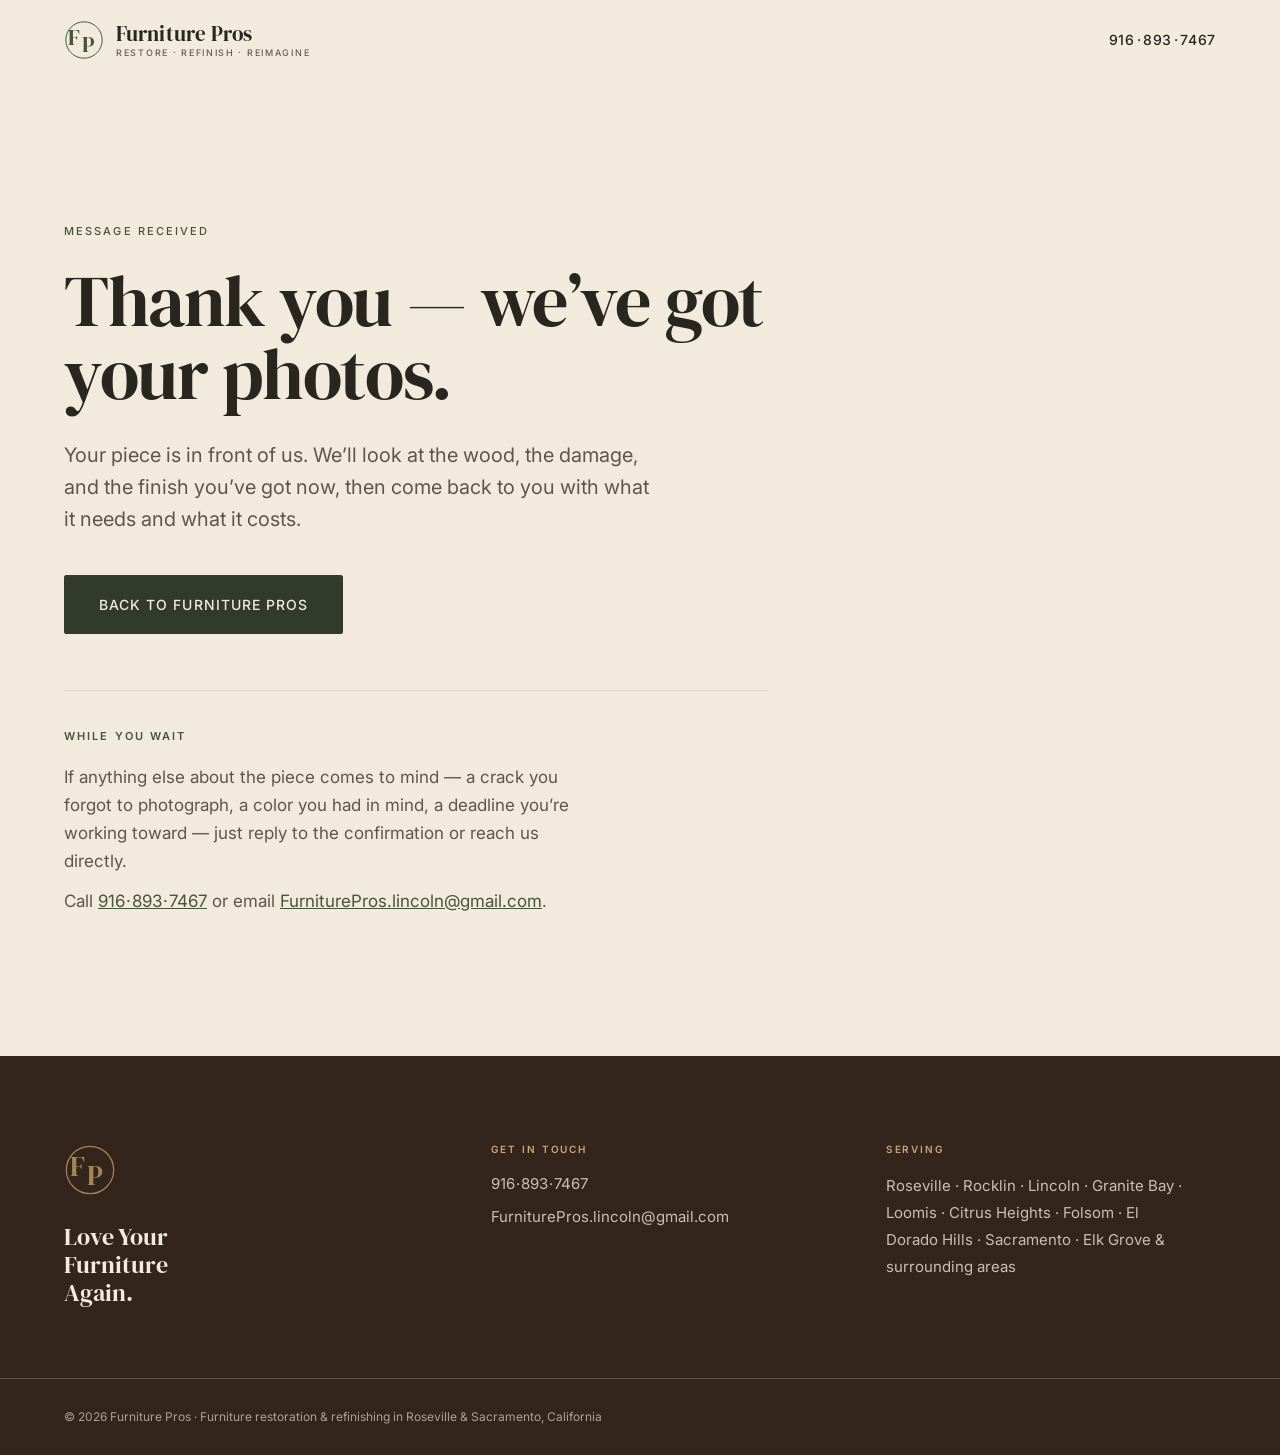
==== thank-you.html @ 74117df1 "Add Furniture Pros landing page Single-page landing site for furniture restoration in Roseville and " ====
<!DOCTYPE html>
<html lang="en">
<head>
<meta charset="utf-8">
<meta name="viewport" content="width=device-width, initial-scale=1">

<title>Thank You — We&rsquo;ve Got Your Photos | Furniture Pros</title>
<meta name="description" content="Thanks for sending photos of your furniture. Furniture Pros will review the piece and get back to you with what it needs and what it costs.">
<meta name="robots" content="noindex, follow">
<link rel="canonical" href="https://furniturepros.shop/thank-you.html">
<meta name="theme-color" content="#F2EBDD">

<link rel="preconnect" href="https://fonts.googleapis.com">
<link rel="preconnect" href="https://fonts.gstatic.com" crossorigin>
<link rel="stylesheet" href="https://fonts.googleapis.com/css2?family=DM+Serif+Display:ital@0;1&family=Inter:wght@300;400;500;600&display=swap">
<link rel="stylesheet" href="assets/css/styles.css">

<style>
  .ty { display: grid; place-items: center; min-height: 78vh; padding-block: var(--section-y); }
  .ty__inner { max-width: 44rem; }
  .ty__title {
    font-family: var(--serif);
    font-size: clamp(2.5rem, 1.5rem + 4.4vw, 4.5rem);
    line-height: 1.02;
    letter-spacing: -0.02em;
    margin-bottom: 1.75rem;
  }
  .ty__lede {
    font-size: clamp(1.0625rem, 1rem + 0.35vw, 1.25rem);
    line-height: 1.6;
    color: var(--ink-soft);
    max-width: 46ch;
    margin-bottom: 2.5rem;
  }
  .ty__next {
    margin-top: clamp(2.5rem, 5vw, 3.5rem);
    padding-top: clamp(2rem, 4vw, 2.5rem);
    border-top: 1px solid var(--rule-soft);
  }
  .ty__next h2 {
    font-size: 0.6875rem;
    font-weight: 600;
    letter-spacing: 0.19em;
    text-transform: uppercase;
    color: var(--olive);
    margin-bottom: 1.25rem;
  }
  .ty__next p { color: var(--ink-soft); max-width: 48ch; }
  .ty__next p + p { margin-top: 0.75rem; }
  .ty__next a { color: var(--olive); }
</style>
</head>

<body>

<svg class="svg-sprite" aria-hidden="true" focusable="false">
  <symbol id="fp-mark" viewBox="0 0 100 100">
    <circle cx="50" cy="50" r="45.5" fill="none" stroke="currentColor" stroke-width="2.4"/>
    <text x="26" y="62" font-family="'DM Serif Display', Georgia, serif" font-size="54" fill="currentColor" text-anchor="middle">F</text>
    <text x="60" y="79" font-family="'DM Serif Display', Georgia, serif" font-size="54" fill="currentColor" text-anchor="middle">P</text>
  </symbol>
</svg>

<header class="site-header">
  <div class="shell site-header__inner">
    <a class="brand" href="/" aria-label="Furniture Pros home">
      <svg class="brand__mark" viewBox="0 0 100 100" aria-hidden="true" focusable="false"><use href="#fp-mark"/></svg>
      <span class="brand__text">
        <span class="brand__name">Furniture Pros</span>
        <span class="brand__tag">Restore · Refinish · Reimagine</span>
      </span>
    </a>
    <div class="site-header__actions">
      <a class="tel-link" href="tel:+19168937467">916&#8202;·&#8202;893&#8202;·&#8202;7467</a>
    </div>
  </div>
</header>

<main class="ty">
  <div class="shell">
    <div class="ty__inner">
      <p class="eyebrow">Message Received</p>

      <h1 class="ty__title">Thank you — we&rsquo;ve got your photos.</h1>

      <p class="ty__lede">
        Your piece is in front of us. We&rsquo;ll look at the wood, the damage, and the
        finish you&rsquo;ve got now, then come back to you with what it needs and what
        it costs.
      </p>

      <a class="btn btn--solid" href="/">Back to Furniture Pros</a>

      <div class="ty__next">
        <h2>While you wait</h2>
        <!-- Add a specific response time here once you know what you can commit to,
             e.g. "We reply to every message within one business day." A real promise
             converts; a vague one doesn't. -->
        <p>
          If anything else about the piece comes to mind — a crack you forgot to
          photograph, a color you had in mind, a deadline you&rsquo;re working toward —
          just reply to the confirmation or reach us directly.
        </p>
        <p>
          Call <a href="tel:+19168937467">916&#8202;·&#8202;893&#8202;·&#8202;7467</a>
          or email <a href="mailto:FurniturePros.lincoln@gmail.com">FurniturePros.lincoln@gmail.com</a>.
        </p>
      </div>
    </div>
  </div>
</main>

<footer class="site-footer">
  <div class="shell site-footer__inner">
    <div class="site-footer__brand">
      <svg class="brand__mark brand__mark--footer" viewBox="0 0 100 100" aria-hidden="true" focusable="false"><use href="#fp-mark"/></svg>
      <p class="site-footer__slogan">Love Your Furniture Again.</p>
    </div>
    <div class="site-footer__col">
      <h2 class="site-footer__h">Get in touch</h2>
      <p><a href="tel:+19168937467">916&#8202;·&#8202;893&#8202;·&#8202;7467</a></p>
      <p><a href="mailto:FurniturePros.lincoln@gmail.com">FurniturePros.lincoln@gmail.com</a></p>
    </div>
    <div class="site-footer__col">
      <h2 class="site-footer__h">Serving</h2>
      <p class="site-footer__areas">
        Roseville · Rocklin · Lincoln · Granite Bay · Loomis · Citrus Heights ·
        Folsom · El Dorado Hills · Sacramento · Elk Grove &amp; surrounding areas
      </p>
    </div>
  </div>
  <div class="shell site-footer__base">
    <p>&copy; <span data-year>2026</span> Furniture Pros · Furniture restoration &amp; refinishing in Roseville &amp; Sacramento, California</p>
  </div>
</footer>

<script src="assets/js/main.js" defer></script>
</body>
</html>
---- assets/css/styles.css ----
/* ==========================================================================
   Furniture Pros — Landing Page
   Art direction per design.md: warm ivory ground, editorial asymmetry,
   photography and typography doing the work. No cards, no shadows, no gradients.
   ========================================================================== */

/* ---- Tokens ------------------------------------------------------------- */
:root {
  /* Palette — design.md */
  --ivory:        #F2EBDD;
  --parchment:    #E4D9C6;
  --olive:        #46553A;
  --deep-olive:   #303B2B;
  --walnut:       #553A27;
  --dark-walnut:  #34251C;
  --brass:        #A38655;
  --brass-light:  #C4A87A;   /* brass on deep olive / dark walnut, for AA */
  --ink:          #29251F;

  /* Derived */
  --ink-soft:     #5F564B;
  --ink-faint:    #665D51;   /* darkened: #8A7F71 was 3.31:1 on ivory, below AA */
  --rule:         rgba(41, 37, 31, 0.16);
  --rule-soft:    rgba(41, 37, 31, 0.09);
  --rule-light:   rgba(242, 235, 221, 0.22);

  /* Type */
  --serif: "DM Serif Display", "Georgia", "Times New Roman", serif;
  --sans:  "Inter", -apple-system, BlinkMacSystemFont, "Segoe UI", Roboto, sans-serif;

  /* Rhythm */
  --shell:     1320px;
  --gutter:    clamp(1.25rem, 5vw, 4rem);
  --section-y: clamp(4.5rem, 11vw, 9.5rem);

  /* 100vw includes the scrollbar; --sbw is set from JS so the full-bleed
     figures land exactly on the viewport edge instead of ~8px past it */
  --sbw: 0px;
  --vw: calc(100vw - var(--sbw));

  --radius: 2px;
  --ease: cubic-bezier(0.22, 0.61, 0.36, 1);
}

/* ---- Reset -------------------------------------------------------------- */
*, *::before, *::after { box-sizing: border-box; }

html {
  -webkit-text-size-adjust: 100%;
  scroll-behavior: smooth;
  scroll-padding-top: 5rem;
}

body {
  margin: 0;
  background: var(--ivory);
  color: var(--ink);
  font-family: var(--sans);
  font-size: clamp(1rem, 0.96rem + 0.2vw, 1.0625rem);
  font-weight: 400;
  line-height: 1.65;
  -webkit-font-smoothing: antialiased;
  text-rendering: optimizeLegibility;
  overflow-x: hidden;
}

h1, h2, h3 { margin: 0; font-weight: 400; line-height: 1.06; }
p { margin: 0; }
/* figure carries a 40px side margin by default — it silently shrinks every
   before/after image and knocks the pair columns out of alignment */
figure, figcaption, dl, dd { margin: 0; }
ol, ul { margin: 0; padding: 0; list-style: none; }
img { display: block; max-width: 100%; height: auto; }
a { color: inherit; }
button { font: inherit; color: inherit; }

.svg-sprite { position: absolute; width: 0; height: 0; overflow: hidden; }

.sr-only {
  position: absolute; width: 1px; height: 1px;
  padding: 0; margin: -1px; overflow: hidden;
  clip: rect(0 0 0 0); white-space: nowrap; border: 0;
}

.skip-link {
  position: absolute; left: -9999px; top: 0; z-index: 999;
  background: var(--deep-olive); color: var(--ivory);
  padding: 0.85rem 1.25rem; text-decoration: none;
  font-size: 0.875rem; letter-spacing: 0.04em;
}
.skip-link:focus { left: 0; }

:focus-visible {
  outline: 2px solid var(--olive);
  outline-offset: 3px;
}

/* ---- Layout primitives -------------------------------------------------- */
.shell {
  width: 100%;
  max-width: var(--shell);
  margin-inline: auto;
  padding-inline: var(--gutter);
}

.section { padding-block: var(--section-y); }

.eyebrow {
  font-size: 0.6875rem;
  font-weight: 500;
  letter-spacing: 0.19em;
  text-transform: uppercase;
  color: var(--olive);
  margin-bottom: 1.5rem;
}
.eyebrow--light { color: var(--brass-light); }

.section-title {
  font-family: var(--serif);
  font-size: clamp(2.25rem, 1.35rem + 3.9vw, 4rem);
  letter-spacing: -0.012em;
  color: var(--ink);
}
.section-title--light { color: var(--ivory); }

.section-head { margin-bottom: clamp(2.75rem, 6vw, 4.5rem); }

.section-head--split {
  display: grid;
  gap: clamp(1.5rem, 4vw, 4rem);
}
.section-head__aside {
  color: var(--ink-soft);
  max-width: 42ch;
  font-size: 1.0625rem;
}

/* ---- Buttons & links ---------------------------------------------------- */
.btn {
  display: inline-flex;
  align-items: center;
  justify-content: center;
  gap: 0.5rem;
  padding: 1.0625rem 2.125rem;
  border: 1px solid var(--deep-olive);
  border-radius: var(--radius);
  background: var(--deep-olive);
  color: var(--ivory);
  font-size: 0.875rem;
  font-weight: 500;
  letter-spacing: 0.075em;
  text-transform: uppercase;
  text-decoration: none;
  cursor: pointer;
  transition: background 0.35s var(--ease), color 0.35s var(--ease);
}
.btn:hover { background: var(--walnut); border-color: var(--walnut); }
.btn--sm { padding: 0.75rem 1.375rem; font-size: 0.75rem; }
.btn--block { width: 100%; }
.btn:disabled { opacity: 0.55; cursor: not-allowed; }

.link-arrow {
  display: inline-block;
  font-size: 0.875rem;
  font-weight: 500;
  letter-spacing: 0.07em;
  text-transform: uppercase;
  text-decoration: none;
  color: var(--ink);
  padding-bottom: 3px;
  background-image: linear-gradient(currentColor, currentColor);
  background-size: 100% 1px;
  background-repeat: no-repeat;
  background-position: 0 100%;
  transition: background-size 0.4s var(--ease);
}
.link-arrow::after { content: " \2192"; }
.link-arrow:hover { background-size: 0% 1px; }
.link-arrow--light { color: var(--ivory); }

/* ---- Figures & image fallback ------------------------------------------- */
.fig {
  position: relative;
  margin: 0;
  overflow: hidden;
  background: var(--parchment);
}
.fig img {
  width: 100%;
  height: 100%;
  object-fit: cover;
  transition: transform 1.1s var(--ease);
}
.fig--4x5 { aspect-ratio: 4 / 5; }
.fig--3x2 { aspect-ratio: 3 / 2; }
.fig--2x3 { aspect-ratio: 2 / 3; }
.fig--1x1 { aspect-ratio: 1 / 1; }

/* The real photos come in at very different ratios, so a few need their crop
   biased away from dead centre to keep the whole piece in frame. */
.obj-top { object-position: center top; }
.obj-low { object-position: center 55%; }

/* Tonal placeholder shown when a photo hasn't been added yet */
.fig.is-empty img { display: none; }
.fig.is-empty {
  background:
    repeating-linear-gradient(
      -45deg,
      rgba(85, 58, 39, 0.045) 0 14px,
      rgba(85, 58, 39, 0)   14px 28px
    ),
    var(--parchment);
}
.fig.is-empty::after {
  content: attr(data-empty-label);
  position: absolute;
  inset: auto 0 0 0;
  padding: 1rem 1.125rem;
  font-size: 0.625rem;
  font-weight: 500;
  letter-spacing: 0.17em;
  text-transform: uppercase;
  color: var(--ink-faint);
}

.fig__stamp {
  position: absolute;
  left: 0; bottom: 0;
  background: var(--ivory);
  color: var(--olive);
  padding: 0.9rem 1.25rem;
  font-size: 0.625rem;
  font-weight: 500;
  letter-spacing: 0.19em;
  text-transform: uppercase;
}

/* ==========================================================================
   Header
   ========================================================================== */
.site-header {
  position: sticky;
  top: 0;
  z-index: 60;
  background: var(--ivory);
  border-bottom: 1px solid transparent;
  transition: border-color 0.4s var(--ease);
}
.site-header.is-stuck { border-bottom-color: var(--rule-soft); }

.site-header__inner {
  display: flex;
  align-items: center;
  gap: 2rem;
  min-height: 5rem;
}

.brand {
  display: flex;
  align-items: center;
  gap: 0.75rem;
  text-decoration: none;
  margin-right: auto;
}
.brand__mark { width: 40px; height: 40px; color: var(--olive); flex: none; }
.brand__text { display: flex; flex-direction: column; line-height: 1.15; }
.brand__name {
  font-family: var(--serif);
  font-size: 1.3125rem;
  letter-spacing: 0.005em;
  color: var(--ink);
}
.brand__tag {
  font-size: 0.5625rem;
  font-weight: 500;
  letter-spacing: 0.19em;
  text-transform: uppercase;
  color: var(--ink-faint);
  margin-top: 2px;
}

.site-nav { display: none; gap: 2rem; }
.site-nav a {
  font-size: 0.8125rem;
  letter-spacing: 0.05em;
  text-decoration: none;
  color: var(--ink-soft);
  padding-bottom: 2px;
  border-bottom: 1px solid transparent;
  transition: color 0.3s var(--ease), border-color 0.3s var(--ease);
}
.site-nav a:hover { color: var(--ink); border-bottom-color: var(--olive); }

.site-header__actions { display: flex; align-items: center; gap: 1.5rem; }
.tel-link {
  display: none;
  font-size: 0.875rem;
  font-weight: 500;
  letter-spacing: 0.05em;
  text-decoration: none;
  color: var(--ink);
  white-space: nowrap;
}
.tel-link:hover { color: var(--olive); }
.site-header__actions .btn { display: none; }

@media (min-width: 62em) {
  .site-nav,
  .tel-link { display: flex; }
  .site-header__actions .btn { display: inline-flex; }
}

/* ==========================================================================
   1 · Hero
   ========================================================================== */
.hero {
  padding-top: clamp(2.5rem, 6vw, 5rem);
  padding-bottom: clamp(3rem, 7vw, 6rem);
}

.hero__inner {
  display: grid;
  gap: clamp(2.5rem, 6vw, 4.5rem);
  align-items: center;
}

.hero__title {
  font-family: var(--serif);
  font-size: clamp(3rem, 1.6rem + 6.2vw, 6.25rem);
  line-height: 0.98;
  letter-spacing: -0.022em;
  margin-bottom: 1.75rem;
}

.hero__lede {
  font-size: clamp(1.0625rem, 1rem + 0.35vw, 1.25rem);
  line-height: 1.6;
  color: var(--ink-soft);
  max-width: 46ch;
  margin-bottom: 2.5rem;
}

.hero__cta {
  display: flex;
  flex-wrap: wrap;
  align-items: center;
  gap: 1.25rem 2.25rem;
  margin-bottom: 2rem;
}

.hero__note {
  font-size: 0.9375rem;
  line-height: 1.6;
  color: var(--ink-faint);
  max-width: 40ch;
  padding-top: 1.75rem;
  border-top: 1px solid var(--rule-soft);
}

/* No max-height here: capping the block size against `aspect-ratio: 4/5` makes
   the browser shrink the *width* to keep the ratio, which defeats the bleed
   below and leaves a gap at the right edge. The 4:5 crop governs instead, and
   the photo is allowed to run past the fold — it reads as editorial. */

@media (min-width: 62em) {
  .hero__inner {
    grid-template-columns: 1.02fr 0.98fr;
    gap: clamp(3rem, 5vw, 5.5rem);
  }
  /* Bleed the hero photo to the right edge — editorial, not boxed */
  .hero__figure {
    margin-right: calc((var(--vw) - min(var(--vw), var(--shell))) / -2 - var(--gutter));
  }
}

/* ==========================================================================
   2 · Transformation proof
   ========================================================================== */
.section--proof {
  background: var(--ivory);
  border-top: 1px solid var(--rule-soft);
}

@media (min-width: 62em) {
  .section-head--split {
    grid-template-columns: 1fr 1fr;
    align-items: end;
  }
  .section-head__aside { padding-bottom: 0.6rem; }
}

/* --- Lead transformation: each side keeps its own proportions, uncropped --- */
.pair--lead { margin-bottom: clamp(3.5rem, 8vw, 5.5rem); }
.pair__imgs--natural { align-items: start; gap: clamp(0.5rem, 1.5vw, 1rem); }
.pair__imgs--natural .fig { aspect-ratio: auto; }
.pair__imgs--natural .fig img { height: auto; }

/* Side by side, the landscape "before" collapses to about 90px tall on a phone.
   Stack the lead pair instead so both photos get the full column width.
   Doubled class: plain .pair__imgs is defined later at equal specificity. */
@media (max-width: 39.99em) {
  .pair__imgs.pair__imgs--natural { grid-template-columns: 1fr; gap: 0.5rem; }
}

.pair__caption--lead {
  font-size: 1.0625rem;
  max-width: 60ch;
  padding-top: 1.375rem;
}
.pair__caption--lead strong { font-weight: 500; color: var(--ink); }

/* --- Before/after drag slider --- */
.ba { --ba-pos: 50%; margin-bottom: clamp(3.5rem, 8vw, 6rem); }

.ba__frame {
  position: relative;
  aspect-ratio: 3 / 4;
  overflow: hidden;
  background: var(--parchment);
  cursor: ew-resize;
  user-select: none;
}

.ba__layer { position: absolute; inset: 0; }
.ba__layer img { width: 100%; height: 100%; object-fit: cover; }
.ba__layer--before { clip-path: inset(0 calc(100% - var(--ba-pos)) 0 0); }

.ba__tag {
  position: absolute;
  top: 1.25rem;
  z-index: 3;
  padding: 0.55rem 1rem;
  font-size: 0.625rem;
  font-weight: 500;
  letter-spacing: 0.19em;
  text-transform: uppercase;
  background: var(--ivory);
  color: var(--ink);
  pointer-events: none;
}
.ba__tag--before { left: 1.25rem; }
.ba__tag--after  { right: 1.25rem; background: var(--deep-olive); color: var(--ivory); }

.ba__handle {
  position: absolute;
  top: 0; bottom: 0;
  left: var(--ba-pos);
  width: 1px;
  background: var(--ivory);
  z-index: 4;
  pointer-events: none;
}
.ba__grip {
  position: absolute;
  top: 50%; left: 50%;
  translate: -50% -50%;
  width: 54px; height: 54px;
  border-radius: 50%;
  background: var(--ivory);
  display: grid;
  place-items: center;
}
.ba__grip::before {
  content: "\2039\00a0\203a";
  font-family: var(--sans);
  font-size: 1.125rem;
  letter-spacing: 0.1em;
  color: var(--deep-olive);
}

.ba__range {
  position: absolute;
  inset: 0;
  z-index: 5;
  width: 100%;
  height: 100%;
  margin: 0;
  opacity: 0;
  cursor: ew-resize;
  -webkit-appearance: none;
  appearance: none;
  background: transparent;
}
.ba__range::-webkit-slider-thumb {
  -webkit-appearance: none;
  width: 54px; height: 100vh;
  cursor: ew-resize;
}
.ba__range::-moz-range-thumb {
  width: 54px; height: 100vh;
  border: 0; cursor: ew-resize;
}
.ba__frame:has(.ba__range:focus-visible) .ba__grip {
  outline: 2px solid var(--olive);
  outline-offset: 3px;
}

.ba__caption {
  display: flex;
  flex-wrap: wrap;
  gap: 0.5rem 1.5rem;
  align-items: baseline;
  margin-top: 1.5rem;
  font-size: 0.9375rem;
  color: var(--ink-soft);
}
.ba__caption strong { font-weight: 500; color: var(--ink); }
.ba__hint {
  font-size: 0.625rem;
  font-weight: 500;
  letter-spacing: 0.19em;
  text-transform: uppercase;
  color: var(--ink-faint);
  margin-left: auto;
}

/* The detail pair is a tall 3:4 frame. Full width it would swamp the section, so
   on desktop it sits left with the caption offset beside it. */
@media (min-width: 62em) {
  .ba {
    display: grid;
    grid-template-columns: minmax(0, 27rem) 1fr;
    gap: clamp(2.5rem, 5vw, 5rem);
    align-items: end;
  }
  .ba__caption {
    display: block;
    margin-top: 0;
    max-width: 32ch;
    padding-bottom: 0.5rem;
    font-size: 1.0625rem;
  }
  .ba__hint { display: block; margin: 1.5rem 0 0; }
}

/* --- Supporting pairs --- */
.pairs {
  display: grid;
  gap: clamp(3rem, 7vw, 5rem) clamp(1.5rem, 4vw, 3.5rem);
  /* pairs use different frame ratios so no photo gets cropped badly —
     top-align them rather than stretching to a shared height */
  align-items: start;
}
.pair__imgs { display: grid; grid-template-columns: 1fr 1fr; gap: 6px; }
.pair__imgs .fig { position: relative; }
.pair:hover .fig img { transform: scale(1.03); }

.pair__tag {
  position: absolute;
  left: 0; top: 0;
  padding: 0.5rem 0.75rem;
  font-size: 0.5625rem;
  font-weight: 500;
  letter-spacing: 0.17em;
  text-transform: uppercase;
  background: var(--ivory);
  color: var(--ink);
}
.pair__tag--after { background: var(--deep-olive); color: var(--ivory); }

.pair__caption {
  margin-top: 1.125rem;
  padding-top: 1.125rem;
  border-top: 1px solid var(--rule-soft);
  font-size: 0.9375rem;
  color: var(--ink-soft);
}

@media (min-width: 48em) {
  .pairs { grid-template-columns: 1fr 1fr; }
  /* Offset alternating pairs so the grid never reads as a card row */
  .pairs .pair:nth-child(even) { margin-top: clamp(2rem, 5vw, 4.5rem); }
}

/* ==========================================================================
   3 · What we do
   ========================================================================== */
.section--services {
  background: var(--parchment);
}

.services__inner { display: grid; gap: clamp(2.75rem, 6vw, 5rem); }

.services__lede {
  margin-top: 1.75rem;
  color: var(--ink-soft);
  max-width: 40ch;
}
.services__figure { margin-top: clamp(2rem, 4vw, 3rem); background: #ded2bd; }

.services__item {
  display: grid;
  grid-template-columns: auto 1fr;
  gap: 1.25rem 1.75rem;
  padding-block: clamp(1.5rem, 3vw, 2.125rem);
  border-top: 1px solid var(--rule);
}
.services__item:last-child { border-bottom: 1px solid var(--rule); }

.services__num {
  font-family: var(--serif);
  font-size: 1rem;
  color: var(--walnut);
  padding-top: 0.35rem;
  font-variant-numeric: tabular-nums;
}
.services__body h3 {
  font-family: var(--serif);
  font-size: clamp(1.375rem, 1.2rem + 0.75vw, 1.75rem);
  margin-bottom: 0.5rem;
}
.services__body p {
  color: var(--ink-soft);
  max-width: 52ch;
  font-size: 1rem;
}

@media (min-width: 62em) {
  .services__inner {
    grid-template-columns: 0.82fr 1.18fr;
    gap: clamp(3rem, 6vw, 6rem);
    align-items: start;
  }
  .services__side { position: sticky; top: 7rem; }
  .services__figure { display: block; }
}
@media (max-width: 61.99em) {
  .services__figure { display: none; }
}

/* ==========================================================================
   4 · Featured work
   ========================================================================== */
.section--craft {
  background: var(--ivory);
}

.craft__inner { display: grid; gap: clamp(2.5rem, 6vw, 4.5rem); align-items: center; }

.craft__prose { margin-block: 2rem 2.5rem; }
.craft__prose p { color: var(--ink-soft); max-width: 46ch; }
.craft__prose p + p { margin-top: 1.25rem; }

@media (min-width: 62em) {
  .craft__inner {
    grid-template-columns: 0.95fr 1.05fr;
    gap: clamp(3.5rem, 7vw, 6.5rem);
  }
  /* Bleed the project photo off the left edge */
  .craft__figure {
    margin-left: calc((var(--vw) - min(var(--vw), var(--shell))) / -2 - var(--gutter));
  }
  .craft__copy { padding-right: clamp(0rem, 3vw, 3rem); }
}

/* ==========================================================================
   5 · The plan  (the single dark section)
   ========================================================================== */
.section--plan {
  background: var(--deep-olive);
  color: var(--ivory);
}

.plan__head { max-width: 56ch; margin-bottom: clamp(3rem, 7vw, 5rem); }
.plan__lede {
  margin-top: 1.75rem;
  color: rgba(242, 235, 221, 0.72);
  max-width: 48ch;
  font-size: 1.0625rem;
}

.plan { display: grid; gap: 0; }

.plan__step {
  padding-block: clamp(1.75rem, 3.5vw, 2.5rem);
  border-top: 1px solid var(--rule-light);
}
.plan__num {
  display: block;
  font-family: var(--serif);
  font-size: 1rem;
  color: var(--brass-light);
  margin-bottom: 1rem;
  font-variant-numeric: tabular-nums;
}
.plan__step h3 {
  font-family: var(--serif);
  font-size: clamp(1.5rem, 1.3rem + 0.9vw, 2rem);
  color: var(--ivory);
  margin-bottom: 0.75rem;
}
.plan__step p {
  color: rgba(242, 235, 221, 0.72);
  max-width: 34ch;
  font-size: 0.9875rem;
}

.plan__stakes {
  margin-top: clamp(2.5rem, 5vw, 4rem);
  padding-top: clamp(2rem, 4vw, 3rem);
  border-top: 1px solid var(--rule-light);
  font-family: var(--serif);
  font-size: clamp(1.375rem, 1.1rem + 1.15vw, 2rem);
  line-height: 1.32;
  color: var(--ivory);
  max-width: 34ch;
}
.plan__stakes .link-arrow {
  display: block;
  margin-top: 1.75rem;
  font-family: var(--sans);
  font-size: 0.875rem;
}

@media (min-width: 48em) {
  .plan { grid-template-columns: repeat(3, 1fr); gap: clamp(1.5rem, 3vw, 3rem); }
  .plan__stakes { max-width: 46ch; }
}

/* ==========================================================================
   6 · Quote form
   ========================================================================== */
.section--quote { background: var(--ivory); }

.quote__inner { display: grid; gap: clamp(3rem, 6vw, 5rem); align-items: start; }

.quote__lede {
  margin-top: 1.75rem;
  color: var(--ink-soft);
  max-width: 44ch;
}

/* FAQ — editorial list, not an accordion */
.faq { margin-top: clamp(2.5rem, 5vw, 3.5rem); }
.faq__item { padding-block: 1.375rem; border-top: 1px solid var(--rule-soft); }
.faq__item:last-child { border-bottom: 1px solid var(--rule-soft); }
.faq dt {
  font-family: var(--serif);
  font-size: 1.125rem;
  margin-bottom: 0.5rem;
}
.faq dd {
  margin: 0;
  font-size: 0.9375rem;
  line-height: 1.65;
  color: var(--ink-soft);
  max-width: 50ch;
}

/* --- Form --- */
.quote__formwrap {
  background: var(--parchment);
  padding: clamp(1.75rem, 4vw, 3rem);
  border: 1px solid var(--rule-soft);
  border-radius: var(--radius);
}

.qform__row { display: grid; gap: 1.25rem; }
@media (min-width: 30em) { .qform__row { grid-template-columns: 1fr 1fr; } }

.field { margin-bottom: 1.25rem; }
.field label,
.uploads legend {
  display: block;
  font-size: 0.6875rem;
  font-weight: 600;
  letter-spacing: 0.14em;
  text-transform: uppercase;
  color: var(--ink);
  margin-bottom: 0.5rem;
  padding: 0;
}
.req { color: var(--walnut); }

.field input,
.field textarea {
  width: 100%;
  padding: 0.875rem 1rem;
  font-family: var(--sans);
  font-size: 1rem;
  color: var(--ink);
  background: var(--ivory);
  border: 1px solid var(--rule);
  border-radius: var(--radius);
  transition: border-color 0.25s var(--ease);
}
.field textarea { resize: vertical; min-height: 8rem; line-height: 1.6; }
.field input::placeholder,
.field textarea::placeholder { color: var(--ink-faint); }
.field input:focus,
.field textarea:focus { border-color: var(--olive); outline-offset: 1px; }

.field.has-error input,
.field.has-error textarea { border-color: #8C3B2A; }
.field__err {
  font-size: 0.8125rem;
  color: #8C3B2A;
  margin-top: 0.4rem;
  display: none;
}
.field.has-error .field__err { display: block; }

/* Honeypot — off-screen, never display:none */
.hp-field {
  position: absolute !important;
  left: -9999px !important;
  top: auto;
  width: 1px; height: 1px;
  overflow: hidden;
}

/* --- Upload slots --- */
.uploads { border: 0; padding: 0; margin: 0.5rem 0 1.75rem; }
.uploads__help {
  font-size: 0.875rem;
  color: var(--ink-soft);
  margin-bottom: 1rem;
  max-width: 44ch;
}
.uploads__grid { display: grid; grid-template-columns: repeat(3, 1fr); gap: 0.75rem; }

.slot { position: relative; }
.slot__input {
  position: absolute;
  width: 1px; height: 1px;
  opacity: 0;
  overflow: hidden;
}
.slot__label {
  display: flex !important;
  flex-direction: column;
  align-items: center;
  justify-content: center;
  gap: 0.5rem;
  aspect-ratio: 1;
  border: 1px dashed rgba(41, 37, 31, 0.28);
  border-radius: var(--radius);
  background: var(--ivory);
  cursor: pointer;
  margin: 0 !important;
  letter-spacing: 0.12em !important;
  color: var(--ink-soft) !important;
  transition: border-color 0.25s var(--ease), background 0.25s var(--ease);
}
.slot__label:hover { border-color: var(--olive); background: #F7F2E7; }
.slot__input:focus-visible + .slot__label { outline: 2px solid var(--olive); outline-offset: 2px; }
.slot__icon { font-size: 1.5rem; line-height: 1; color: var(--walnut); }
.slot__text { font-size: 0.625rem; }

.slot__preview { position: relative; aspect-ratio: 1; border-radius: var(--radius); overflow: hidden; }
.slot__preview img { width: 100%; height: 100%; object-fit: cover; }
.slot__remove {
  position: absolute;
  top: 0; right: 0;
  padding: 0.4rem 0.6rem;
  border: 0;
  background: var(--deep-olive);
  color: var(--ivory);
  font-size: 0.5625rem;
  font-weight: 500;
  letter-spacing: 0.1em;
  text-transform: uppercase;
  cursor: pointer;
}
.slot__remove:hover { background: var(--walnut); }
.slot__meta {
  position: absolute;
  left: 0; right: 0; bottom: 0;
  padding: 0.35rem 0.5rem;
  background: rgba(48, 59, 43, 0.86);
  color: var(--ivory);
  font-size: 0.5625rem;
  letter-spacing: 0.05em;
  text-align: center;
}
.slot.is-filled .slot__label { display: none !important; }

.qform__status {
  margin-top: 1rem;
  font-size: 0.9375rem;
  min-height: 1.4em;
}
.qform__status.is-error { color: #8C3B2A; }
.qform__status.is-busy { color: var(--ink-soft); }

.qform__fine {
  margin-top: 1.5rem;
  padding-top: 1.25rem;
  border-top: 1px solid var(--rule-soft);
  font-size: 0.8125rem;
  line-height: 1.6;
  color: var(--ink-faint);
}
.qform__fine a { color: var(--olive); }

@media (min-width: 62em) {
  .quote__inner { grid-template-columns: 1fr 1.02fr; gap: clamp(3.5rem, 7vw, 6rem); }
}

/* ==========================================================================
   Footer
   ========================================================================== */
.site-footer {
  background: var(--dark-walnut);
  color: rgba(242, 235, 221, 0.78);
  padding-top: clamp(3.5rem, 7vw, 5.5rem);
  font-size: 0.9375rem;
}

.site-footer__inner {
  display: grid;
  gap: clamp(2.25rem, 5vw, 4rem);
  padding-bottom: clamp(3rem, 6vw, 4.5rem);
}

.brand__mark--footer { width: 52px; height: 52px; color: var(--brass); }
.site-footer__slogan {
  font-family: var(--serif);
  font-size: 1.5rem;
  color: var(--ivory);
  margin-top: 1.25rem;
  max-width: 12ch;
  line-height: 1.15;
}

.site-footer__h {
  font-size: 0.625rem;
  font-weight: 600;
  letter-spacing: 0.19em;
  text-transform: uppercase;
  color: var(--brass-light);
  margin-bottom: 1.125rem;
}
.site-footer__col p + p { margin-top: 0.5rem; }
.site-footer__col a { text-decoration: none; }
.site-footer__col a:hover { color: var(--ivory); }
/* .link-arrow defaults to dark ink, which is invisible on the dark walnut
   footer — scope it here so it can't be missed on a new footer link */
.site-footer .link-arrow { color: var(--ivory); }
.site-footer__areas { line-height: 1.8; max-width: 34ch; }

.site-footer__base {
  border-top: 1px solid var(--rule-light);
  padding-block: 1.75rem;
  font-size: 0.75rem;
  color: rgba(242, 235, 221, 0.62);
}

@media (min-width: 48em) {
  .site-footer__inner { grid-template-columns: 1.1fr 1fr 1fr; }
}

/* ==========================================================================
   Mobile action bar
   ========================================================================== */
.mobile-bar {
  position: fixed;
  left: 0; right: 0; bottom: 0;
  z-index: 70;
  display: grid;
  grid-template-columns: auto 1fr;
  gap: 1px;
  background: var(--rule);
  border-top: 1px solid var(--rule);
}
.mobile-bar a {
  padding: 1rem 1.25rem;
  font-size: 0.75rem;
  font-weight: 500;
  letter-spacing: 0.13em;
  text-transform: uppercase;
  text-align: center;
  text-decoration: none;
}
.mobile-bar__call { background: var(--ivory); color: var(--ink); }
.mobile-bar__cta { background: var(--deep-olive); color: var(--ivory); }

@media (min-width: 62em) { .mobile-bar { display: none; } }
@media (max-width: 61.99em) {
  body { padding-bottom: 3.5rem; }
  html { scroll-padding-top: 6rem; }
}

/* ==========================================================================
   Motion
   ========================================================================== */
.reveal {
  opacity: 0;
  transform: translateY(18px);
  transition: opacity 0.85s var(--ease), transform 0.85s var(--ease);
}
.reveal.is-in { opacity: 1; transform: none; }

@media (prefers-reduced-motion: reduce) {
  html { scroll-behavior: auto; }
  *, *::before, *::after {
    animation-duration: 0.01ms !important;
    transition-duration: 0.01ms !important;
  }
  .reveal { opacity: 1; transform: none; }
}

/* No-JS: never hide content behind an un-fired reveal */
.no-js .reveal { opacity: 1; transform: none; }

/* ==========================================================================
   Print
   ========================================================================== */
@media print {
  .site-header, .mobile-bar, .ba__range, .ba__handle { display: none; }
  body { background: #fff; color: #000; }
}
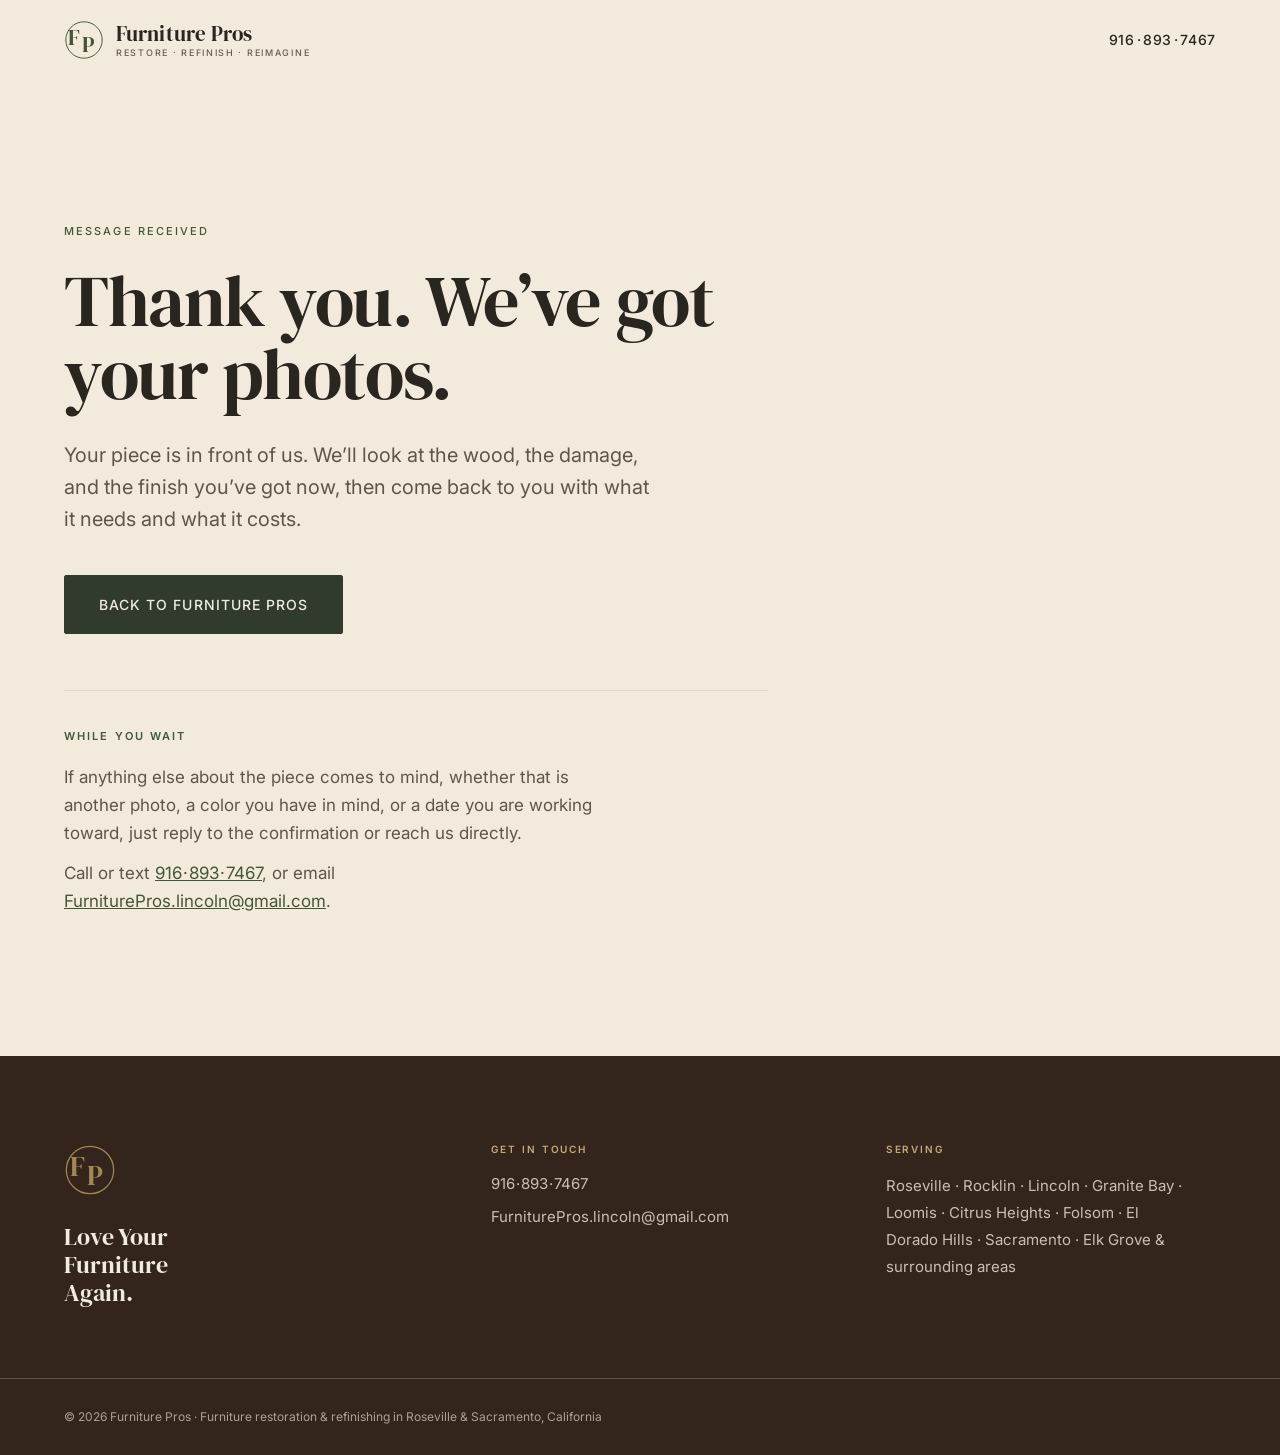
==== commit a932b2dc: "Copy revisions: veneer, quote routes, positive framing, no em-dashes Removes every em-dash from the " ====
--- a/thank-you.html
+++ b/thank-you.html
@@ -4,7 +4,7 @@
 <meta charset="utf-8">
 <meta name="viewport" content="width=device-width, initial-scale=1">
 
-<title>Thank You — We&rsquo;ve Got Your Photos | Furniture Pros</title>
+<title>Thank You, We&rsquo;ve Got Your Photos | Furniture Pros</title>
 <meta name="description" content="Thanks for sending photos of your furniture. Furniture Pros will review the piece and get back to you with what it needs and what it costs.">
 <meta name="robots" content="noindex, follow">
 <link rel="canonical" href="https://furniturepros.shop/thank-you.html">
@@ -81,7 +81,7 @@
     <div class="ty__inner">
       <p class="eyebrow">Message Received</p>
 
-      <h1 class="ty__title">Thank you — we&rsquo;ve got your photos.</h1>
+      <h1 class="ty__title">Thank you. We&rsquo;ve got your photos.</h1>
 
       <p class="ty__lede">
         Your piece is in front of us. We&rsquo;ll look at the wood, the damage, and the
@@ -97,12 +97,12 @@
              e.g. "We reply to every message within one business day." A real promise
              converts; a vague one doesn't. -->
         <p>
-          If anything else about the piece comes to mind — a crack you forgot to
-          photograph, a color you had in mind, a deadline you&rsquo;re working toward —
-          just reply to the confirmation or reach us directly.
+          If anything else about the piece comes to mind, whether that is another
+          photo, a color you have in mind, or a date you are working toward, just
+          reply to the confirmation or reach us directly.
         </p>
         <p>
-          Call <a href="tel:+19168937467">916&#8202;·&#8202;893&#8202;·&#8202;7467</a>
+          Call or text <a href="tel:+19168937467">916&#8202;·&#8202;893&#8202;·&#8202;7467</a>,
           or email <a href="mailto:FurniturePros.lincoln@gmail.com">FurniturePros.lincoln@gmail.com</a>.
         </p>
       </div>
--- a/assets/css/styles.css
+++ b/assets/css/styles.css
@@ -1,12 +1,12 @@
 /* ==========================================================================
-   Furniture Pros — Landing Page
+   Furniture Pros: Landing Page
    Art direction per design.md: warm ivory ground, editorial asymmetry,
    photography and typography doing the work. No cards, no shadows, no gradients.
    ========================================================================== */
 
 /* ---- Tokens ------------------------------------------------------------- */
 :root {
-  /* Palette — design.md */
+  /* Palette from design.md */
   --ivory:        #F2EBDD;
   --parchment:    #E4D9C6;
   --olive:        #46553A;
@@ -66,7 +66,7 @@
 
 h1, h2, h3 { margin: 0; font-weight: 400; line-height: 1.06; }
 p { margin: 0; }
-/* figure carries a 40px side margin by default — it silently shrinks every
+/* figure carries a 40px side margin by default, it silently shrinks every
    before/after image and knocks the pair columns out of alignment */
 figure, figcaption, dl, dd { margin: 0; }
 ol, ul { margin: 0; padding: 0; list-style: none; }
@@ -314,39 +314,32 @@
 /* ==========================================================================
    1 · Hero
    ========================================================================== */
-.hero {
-  padding-top: clamp(2.5rem, 6vw, 5rem);
-  padding-bottom: clamp(3rem, 7vw, 6rem);
-}
-
-.hero__inner {
-  display: grid;
-  gap: clamp(2.5rem, 6vw, 4.5rem);
-  align-items: center;
-}
-
-.hero__title {
-  font-family: var(--serif);
-  font-size: clamp(3rem, 1.6rem + 6.2vw, 6.25rem);
-  line-height: 0.98;
-  letter-spacing: -0.022em;
-  margin-bottom: 1.75rem;
-}
-
-.hero__lede {
-  font-size: clamp(1.0625rem, 1rem + 0.35vw, 1.25rem);
-  line-height: 1.6;
-  color: var(--ink-soft);
-  max-width: 46ch;
-  margin-bottom: 2.5rem;
-}
+.hero--banner { padding: 0 0 clamp(2rem, 5vw, 3.5rem); }
+
+/* Full-bleed banner. It is a link because the artwork shows a button. */
+.hero__banner { display: block; line-height: 0; }
+.hero__banner img { width: 100%; height: auto; }
+
+/* The desktop banner's text is baked into the image, so below ~1000px it scales
+   down to about 8px and stops being readable. Tablets get the portrait banner
+   instead, but full width it would run over 1300px tall, so cap it. Its own
+   background is warm ivory, so it reads as floating on the page rather than
+   boxed. */
+@media (min-width: 48em) and (max-width: 61.99em) {
+  .hero__banner img { max-width: 34rem; margin-inline: auto; }
+}
+.hero__banner:focus-visible { outline: 2px solid var(--olive); outline-offset: -4px; }
+
+.hero__below { padding-top: clamp(1.5rem, 3.5vw, 2.5rem); }
+.hero__below .eyebrow { margin-bottom: 1.25rem; }
+
+.hero__actions { display: grid; gap: 1.5rem; }
 
 .hero__cta {
   display: flex;
   flex-wrap: wrap;
   align-items: center;
   gap: 1.25rem 2.25rem;
-  margin-bottom: 2rem;
 }
 
 .hero__note {
@@ -354,23 +347,20 @@
   line-height: 1.6;
   color: var(--ink-faint);
   max-width: 40ch;
-  padding-top: 1.75rem;
+  padding-top: 1.25rem;
   border-top: 1px solid var(--rule-soft);
 }
 
-/* No max-height here: capping the block size against `aspect-ratio: 4/5` makes
-   the browser shrink the *width* to keep the ratio, which defeats the bleed
-   below and leaves a gap at the right edge. The 4:5 crop governs instead, and
-   the photo is allowed to run past the fold — it reads as editorial. */
-
-@media (min-width: 62em) {
-  .hero__inner {
-    grid-template-columns: 1.02fr 0.98fr;
-    gap: clamp(3rem, 5vw, 5.5rem);
+@media (min-width: 48em) {
+  .hero__actions {
+    grid-template-columns: auto 1fr;
+    align-items: center;
+    gap: 2.5rem;
   }
-  /* Bleed the hero photo to the right edge — editorial, not boxed */
-  .hero__figure {
-    margin-right: calc((var(--vw) - min(var(--vw), var(--shell))) / -2 - var(--gutter));
+  .hero__note {
+    padding: 0.25rem 0 0.25rem 2.5rem;
+    border-top: 0;
+    border-left: 1px solid var(--rule-soft);
   }
 }
 
@@ -538,7 +528,7 @@
 .pairs {
   display: grid;
   gap: clamp(3rem, 7vw, 5rem) clamp(1.5rem, 4vw, 3.5rem);
-  /* pairs use different frame ratios so no photo gets cropped badly —
+  /* pairs use different frame ratios so no photo gets cropped badly , 
      top-align them rather than stretching to a shared height */
   align-items: start;
 }
@@ -676,15 +666,8 @@
   padding-block: clamp(1.75rem, 3.5vw, 2.5rem);
   border-top: 1px solid var(--rule-light);
 }
-.plan__num {
-  display: block;
-  font-family: var(--serif);
-  font-size: 1rem;
-  color: var(--brass-light);
-  margin-bottom: 1rem;
-  font-variant-numeric: tabular-nums;
-}
 .plan__step h3 {
+  margin-top: 0.25rem;
   font-family: var(--serif);
   font-size: clamp(1.5rem, 1.3rem + 0.9vw, 2rem);
   color: var(--ivory);
@@ -731,7 +714,7 @@
   max-width: 44ch;
 }
 
-/* FAQ — editorial list, not an accordion */
+/* FAQ: editorial list, not an accordion */
 .faq { margin-top: clamp(2.5rem, 5vw, 3.5rem); }
 .faq__item { padding-block: 1.375rem; border-top: 1px solid var(--rule-soft); }
 .faq__item:last-child { border-bottom: 1px solid var(--rule-soft); }
@@ -801,7 +784,7 @@
 }
 .field.has-error .field__err { display: block; }
 
-/* Honeypot — off-screen, never display:none */
+/* Honeypot: off-screen, never display:none */
 .hp-field {
   position: absolute !important;
   left: -9999px !important;
@@ -936,7 +919,7 @@
 .site-footer__col a { text-decoration: none; }
 .site-footer__col a:hover { color: var(--ivory); }
 /* .link-arrow defaults to dark ink, which is invisible on the dark walnut
-   footer — scope it here so it can't be missed on a new footer link */
+   footer, scope it here so it can't be missed on a new footer link */
 .site-footer .link-arrow { color: var(--ivory); }
 .site-footer__areas { line-height: 1.8; max-width: 34ch; }
 
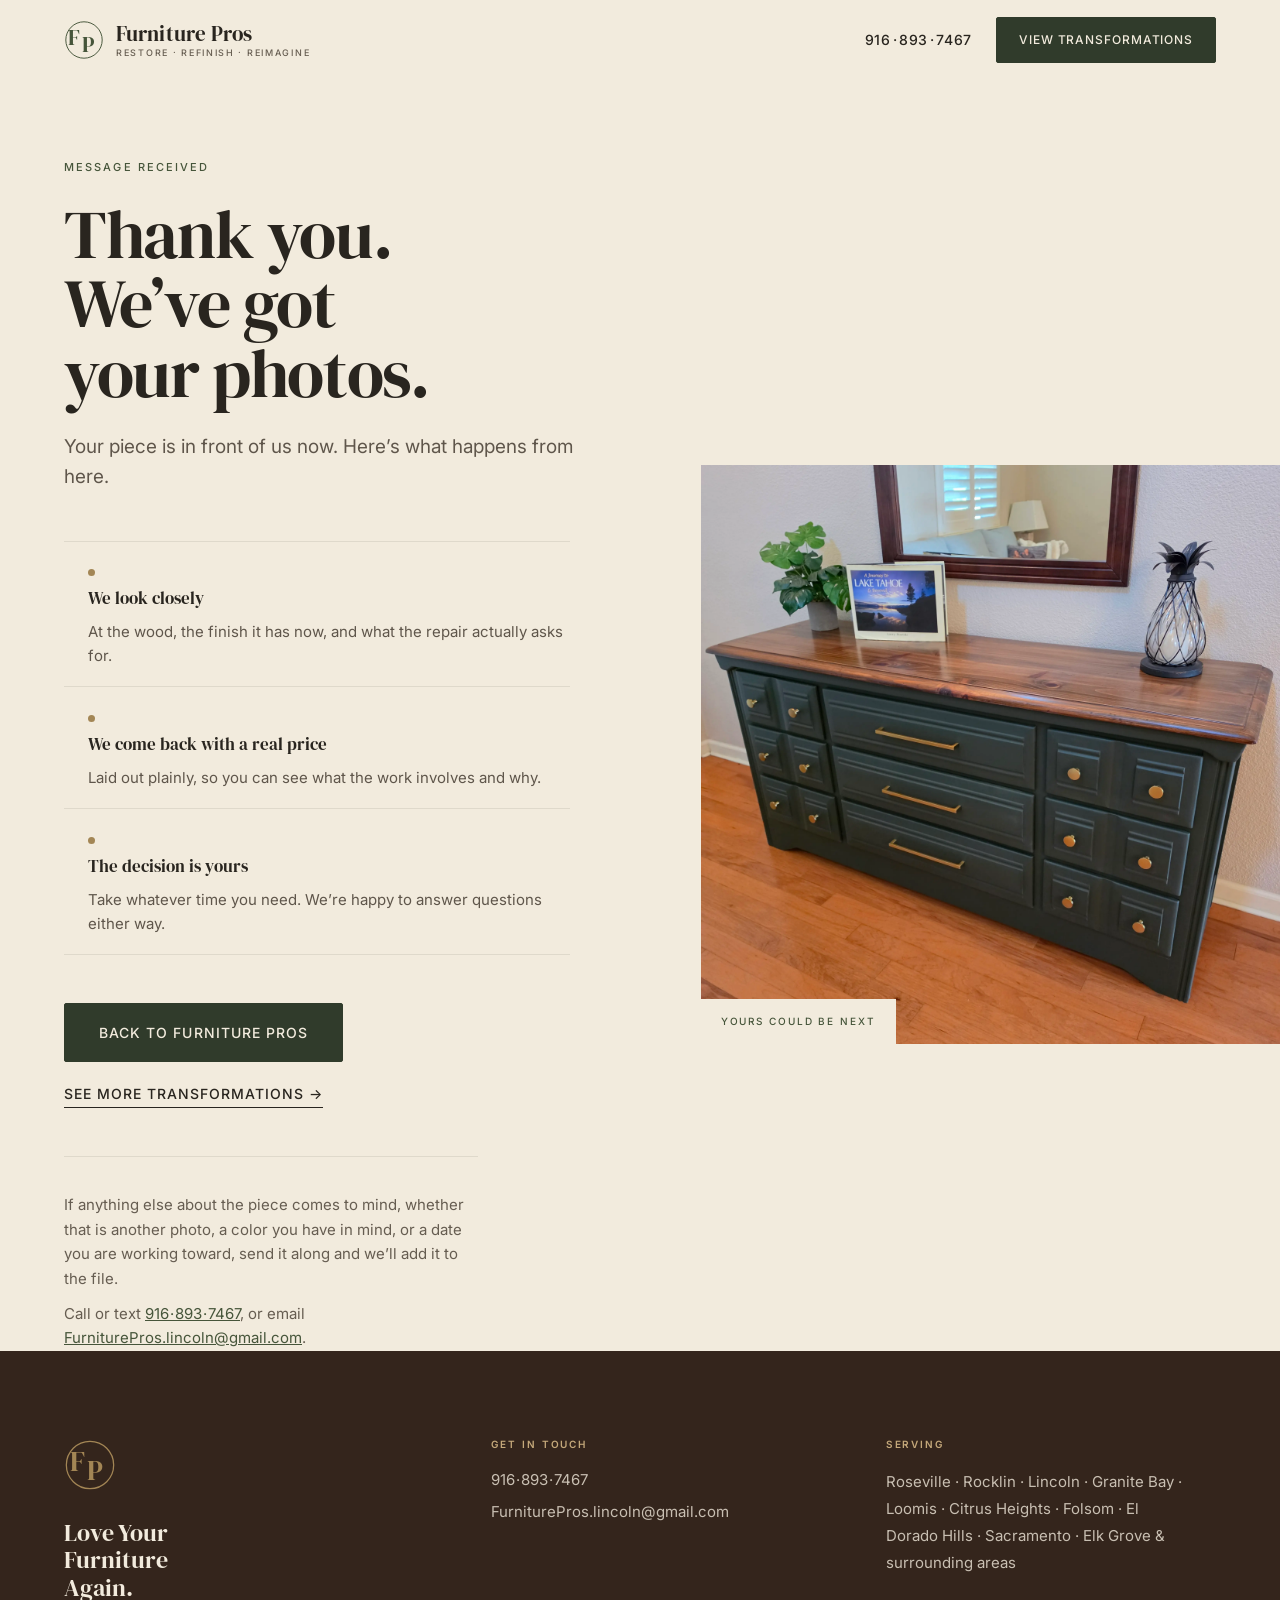
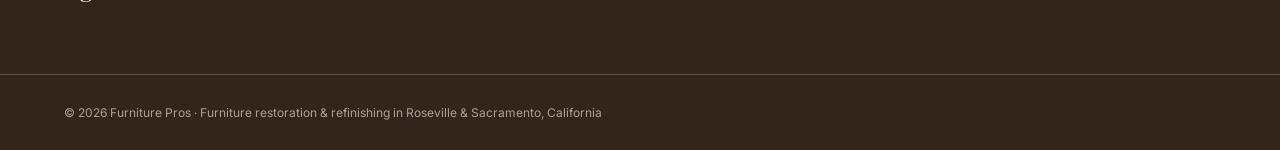
==== commit 99683fea: "Give the thank-you page the same art direction as the landing page The stylesheet was loading correc" ====
--- a/thank-you.html
+++ b/thank-you.html
@@ -15,39 +15,85 @@
 <link rel="stylesheet" href="https://fonts.googleapis.com/css2?family=DM+Serif+Display:ital@0;1&family=Inter:wght@300;400;500;600&display=swap">
 <link rel="stylesheet" href="assets/css/styles.css">
 
+<noscript><style>.reveal{opacity:1 !important;transform:none !important}</style></noscript>
+
 <style>
-  .ty { display: grid; place-items: center; min-height: 78vh; padding-block: var(--section-y); }
-  .ty__inner { max-width: 44rem; }
+  /* Confirmation page. Same language as the landing page: asymmetric split,
+     serif headline, hairline rules, one photograph bleeding off the edge. */
+  .ty { padding-block: clamp(2.5rem, 6vw, 5rem) 0; }
+
+  .ty__grid { display: grid; gap: clamp(2.5rem, 6vw, 4.5rem); align-items: center; }
+
   .ty__title {
     font-family: var(--serif);
-    font-size: clamp(2.5rem, 1.5rem + 4.4vw, 4.5rem);
+    font-size: clamp(2.5rem, 1.5rem + 4vw, 4.25rem);
     line-height: 1.02;
     letter-spacing: -0.02em;
-    margin-bottom: 1.75rem;
+    margin-bottom: 1.5rem;
   }
   .ty__lede {
-    font-size: clamp(1.0625rem, 1rem + 0.35vw, 1.25rem);
+    font-size: clamp(1.0625rem, 1rem + 0.35vw, 1.1875rem);
     line-height: 1.6;
     color: var(--ink-soft);
+    max-width: 44ch;
+  }
+
+  /* What happens next: the service-index pattern from the landing page */
+  .ty__steps { margin: clamp(2.25rem, 4vw, 3rem) 0; max-width: 46ch; }
+  .ty__step {
+    display: grid;
+    grid-template-columns: auto 1fr;
+    gap: 0.5rem 1.5rem;
+    padding-block: 1.125rem;
+    border-top: 1px solid var(--rule-soft);
+  }
+  .ty__step:last-child { border-bottom: 1px solid var(--rule-soft); }
+  .ty__step b {
+    font-family: var(--serif);
+    font-size: 1.0625rem;
+    font-weight: 400;
+    color: var(--ink);
+    grid-column: 2;
+  }
+  .ty__step span {
+    font-size: 0.9375rem;
+    line-height: 1.6;
+    color: var(--ink-soft);
+    grid-column: 2;
+  }
+  .ty__dot {
+    grid-row: 1 / span 2;
+    grid-column: 1;
+    width: 7px; height: 7px;
+    margin-top: 0.6rem;
+    border-radius: 50%;
+    background: var(--brass);
+  }
+
+  .ty__cta { display: flex; flex-wrap: wrap; align-items: center; gap: 1.25rem 2.25rem; }
+
+  .ty__aside {
+    margin-top: clamp(2.25rem, 4vw, 3rem);
+    padding-top: clamp(1.75rem, 3vw, 2.25rem);
+    border-top: 1px solid var(--rule-soft);
+    font-size: 0.9375rem;
+    line-height: 1.65;
+    color: var(--ink-faint);
     max-width: 46ch;
-    margin-bottom: 2.5rem;
-  }
-  .ty__next {
-    margin-top: clamp(2.5rem, 5vw, 3.5rem);
-    padding-top: clamp(2rem, 4vw, 2.5rem);
-    border-top: 1px solid var(--rule-soft);
-  }
-  .ty__next h2 {
-    font-size: 0.6875rem;
-    font-weight: 600;
-    letter-spacing: 0.19em;
-    text-transform: uppercase;
-    color: var(--olive);
-    margin-bottom: 1.25rem;
-  }
-  .ty__next p { color: var(--ink-soft); max-width: 48ch; }
-  .ty__next p + p { margin-top: 0.75rem; }
-  .ty__next a { color: var(--olive); }
+  }
+  .ty__aside a { color: var(--olive); }
+  .ty__aside p + p { margin-top: 0.6rem; }
+
+  .ty__figure { position: relative; }
+
+  @media (min-width: 62em) {
+    .ty__grid { grid-template-columns: 1fr 0.9fr; gap: clamp(3rem, 5vw, 5.5rem); }
+    /* Bleed the photo to the right edge, matching the landing page.
+       --vw is scrollbar-aware and set by main.js. */
+    .ty__figure {
+      margin-right: calc((var(--vw) - min(var(--vw), var(--shell))) / -2 - var(--gutter));
+    }
+  }
 </style>
 </head>
 
@@ -72,34 +118,54 @@
     </a>
     <div class="site-header__actions">
       <a class="tel-link" href="tel:+19168937467">916&#8202;·&#8202;893&#8202;·&#8202;7467</a>
+      <a class="btn btn--solid btn--sm" href="/#transformations">View Transformations</a>
     </div>
   </div>
 </header>
 
 <main class="ty">
-  <div class="shell">
-    <div class="ty__inner">
+  <div class="shell ty__grid">
+
+    <div class="ty__copy reveal">
       <p class="eyebrow">Message Received</p>
 
-      <h1 class="ty__title">Thank you. We&rsquo;ve got your photos.</h1>
+      <h1 class="ty__title">Thank you.<br>We&rsquo;ve got<br>your photos.</h1>
 
       <p class="ty__lede">
-        Your piece is in front of us. We&rsquo;ll look at the wood, the damage, and the
-        finish you&rsquo;ve got now, then come back to you with what it needs and what
-        it costs.
+        Your piece is in front of us now. Here&rsquo;s what happens from here.
       </p>
 
-      <a class="btn btn--solid" href="/">Back to Furniture Pros</a>
-
-      <div class="ty__next">
-        <h2>While you wait</h2>
-        <!-- Add a specific response time here once you know what you can commit to,
-             e.g. "We reply to every message within one business day." A real promise
-             converts; a vague one doesn't. -->
+      <!-- Add a specific response time once you know what you can commit to,
+           e.g. "usually within one business day". A real promise converts;
+           a vague one does not. -->
+      <div class="ty__steps">
+        <div class="ty__step">
+          <span class="ty__dot" aria-hidden="true"></span>
+          <b>We look closely</b>
+          <span>At the wood, the finish it has now, and what the repair actually asks for.</span>
+        </div>
+        <div class="ty__step">
+          <span class="ty__dot" aria-hidden="true"></span>
+          <b>We come back with a real price</b>
+          <span>Laid out plainly, so you can see what the work involves and why.</span>
+        </div>
+        <div class="ty__step">
+          <span class="ty__dot" aria-hidden="true"></span>
+          <b>The decision is yours</b>
+          <span>Take whatever time you need. We&rsquo;re happy to answer questions either way.</span>
+        </div>
+      </div>
+
+      <div class="ty__cta">
+        <a class="btn btn--solid" href="/">Back to Furniture Pros</a>
+        <a class="link-arrow" href="/#transformations">See more transformations</a>
+      </div>
+
+      <div class="ty__aside">
         <p>
           If anything else about the piece comes to mind, whether that is another
-          photo, a color you have in mind, or a date you are working toward, just
-          reply to the confirmation or reach us directly.
+          photo, a color you have in mind, or a date you are working toward, send
+          it along and we&rsquo;ll add it to the file.
         </p>
         <p>
           Call or text <a href="tel:+19168937467">916&#8202;·&#8202;893&#8202;·&#8202;7467</a>,
@@ -107,6 +173,14 @@
         </p>
       </div>
     </div>
+
+    <figure class="ty__figure fig fig--1x1 reveal">
+      <img src="assets/images/transformations/pine-dresser-after.webp"
+           alt="Pine dresser refinished by Furniture Pros with a natural wood top and deep green body"
+           width="2992" height="2992" fetchpriority="high" decoding="async">
+      <figcaption class="fig__stamp">Yours could be next</figcaption>
+    </figure>
+
   </div>
 </main>
 
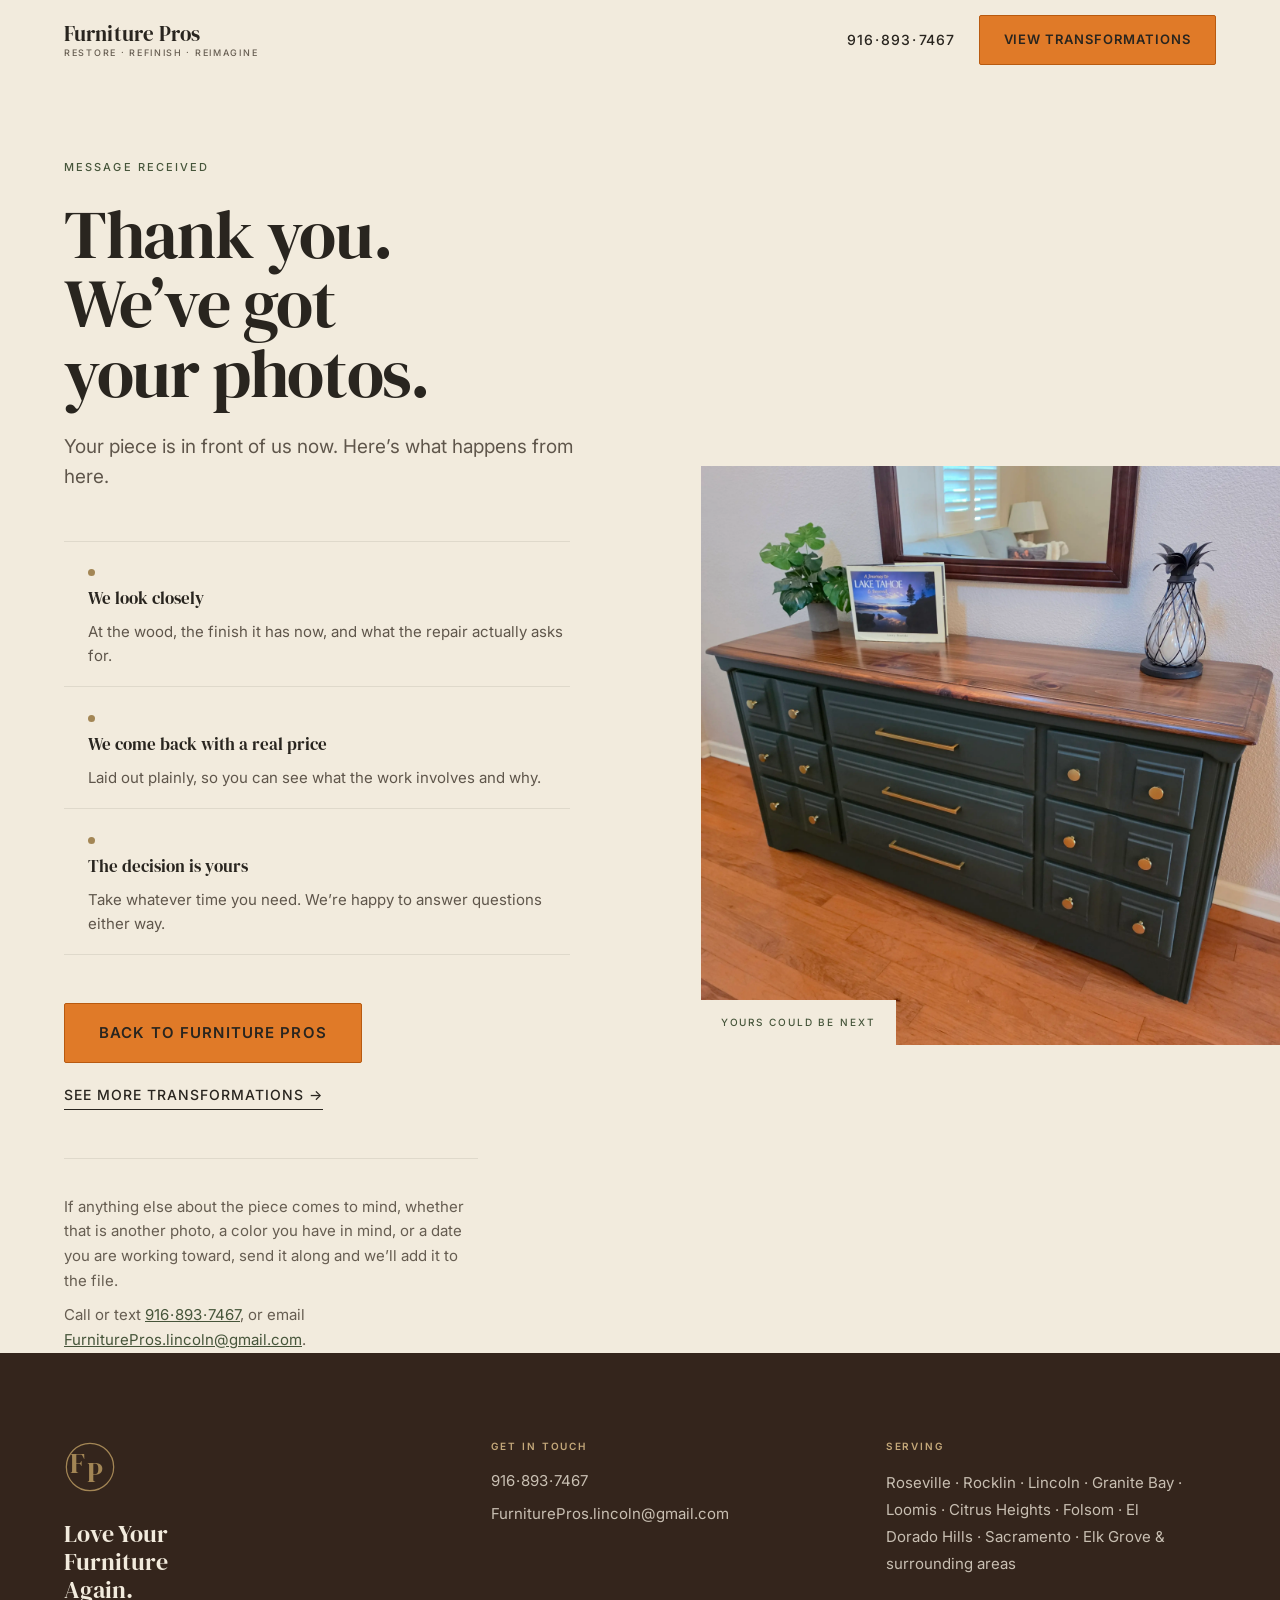
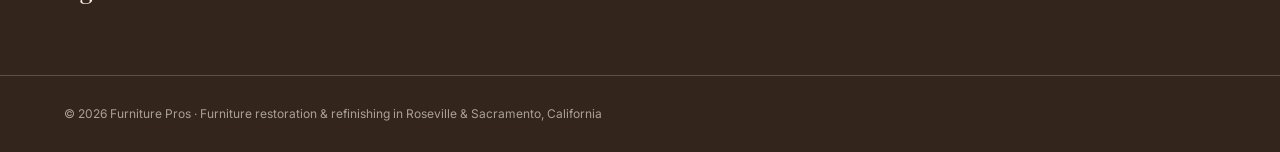
==== commit b05874c7: "Bright CTAs, searchable H1, and a form built for older visitors Eleven changes.  The FP monogram com" ====
--- a/thank-you.html
+++ b/thank-you.html
@@ -9,6 +9,10 @@
 <meta name="robots" content="noindex, follow">
 <link rel="canonical" href="https://furniturepros.shop/thank-you.html">
 <meta name="theme-color" content="#F2EBDD">
+
+<link rel="icon" href="/assets/images/favicon/favicon.ico" sizes="32x32">
+<link rel="icon" href="/assets/images/favicon/favicon.svg" type="image/svg+xml">
+<link rel="apple-touch-icon" href="/assets/images/favicon/apple-touch-icon.png">
 
 <link rel="preconnect" href="https://fonts.googleapis.com">
 <link rel="preconnect" href="https://fonts.gstatic.com" crossorigin>
@@ -110,7 +114,6 @@
 <header class="site-header">
   <div class="shell site-header__inner">
     <a class="brand" href="/" aria-label="Furniture Pros home">
-      <svg class="brand__mark" viewBox="0 0 100 100" aria-hidden="true" focusable="false"><use href="#fp-mark"/></svg>
       <span class="brand__text">
         <span class="brand__name">Furniture Pros</span>
         <span class="brand__tag">Restore · Refinish · Reimagine</span>
--- a/assets/css/styles.css
+++ b/assets/css/styles.css
@@ -15,6 +15,16 @@
   --dark-walnut:  #34251C;
   --brass:        #A38655;
   --brass-light:  #C4A87A;   /* brass on deep olive / dark walnut, for AA */
+
+  /* Call to action. Bright warm orange against the olive and ivory so it reads
+     as the one thing to press. Dark ink on it rather than ivory: at this
+     brightness ivory only reaches 2.5:1, while ink reaches 5.07:1. */
+  --cta:          #E07A28;
+  --cta-hover:    #C96716;
+  --cta-ink:      #29251F;
+  /* The fill alone is only 2.53:1 against ivory, so the button's own edge would
+     not be identifiable. This border clears 3:1 on ivory and on parchment. */
+  --cta-edge:     #B85A10;
   --ink:          #29251F;
 
   /* Derived */
@@ -142,20 +152,22 @@
   justify-content: center;
   gap: 0.5rem;
   padding: 1.0625rem 2.125rem;
-  border: 1px solid var(--deep-olive);
+  border: 1px solid var(--cta-edge);
   border-radius: var(--radius);
-  background: var(--deep-olive);
-  color: var(--ivory);
-  font-size: 0.875rem;
-  font-weight: 500;
+  background: var(--cta);
+  color: var(--cta-ink);
+  font-size: 0.9375rem;
+  font-weight: 600;
   letter-spacing: 0.075em;
   text-transform: uppercase;
   text-decoration: none;
   cursor: pointer;
   transition: background 0.35s var(--ease), color 0.35s var(--ease);
 }
-.btn:hover { background: var(--walnut); border-color: var(--walnut); }
-.btn--sm { padding: 0.75rem 1.375rem; font-size: 0.75rem; }
+.btn:hover { background: var(--cta-hover); border-color: var(--cta-edge); }
+.btn--sm { padding: 0.8125rem 1.5rem; font-size: 0.8125rem; }
+/* Bigger target and bigger type for the form's own submit */
+.btn--lg { padding: 1.375rem 2.125rem; font-size: 1.0625rem; letter-spacing: 0.06em; }
 .btn--block { width: 100%; }
 .btn:disabled { opacity: 0.55; cursor: not-allowed; }
 
@@ -332,6 +344,14 @@
 
 .hero__below { padding-top: clamp(1.5rem, 3.5vw, 2.5rem); }
 .hero__below .eyebrow { margin-bottom: 1.25rem; }
+
+/* The H1 keeps the eyebrow's role in the layout, just a little more present */
+.hero__h1 {
+  font-size: 0.8125rem;
+  letter-spacing: 0.16em;
+  max-width: 46ch;
+  line-height: 1.5;
+}
 
 .hero__actions { display: grid; gap: 1.5rem; }
 
@@ -365,7 +385,69 @@
 }
 
 /* ==========================================================================
-   2 · Transformation proof
+   2 · A piece worth saving
+   Long-form prose, so it gets its own column at a comfortable measure with the
+   heading held beside it. Parchment separates it from the ivory either side.
+   ========================================================================== */
+.section--story { background: var(--parchment); }
+
+.story__inner { display: grid; gap: clamp(2.5rem, 6vw, 4rem); }
+
+.story__body > * + * { margin-top: 1.375rem; }
+
+.story__body p {
+  font-size: 1.0625rem;
+  line-height: 1.75;
+  color: var(--ink-soft);
+  /* 62ch measured out at 82 characters a line, past the comfortable range.
+     52ch lands around 69. */
+  max-width: 52ch;
+}
+
+.story__body .story__lead {
+  font-family: var(--serif);
+  font-size: clamp(1.375rem, 1.15rem + 1vw, 1.875rem);
+  line-height: 1.32;
+  color: var(--ink);
+  max-width: 26ch;
+}
+
+/* The hinge of the argument, so it gets weight and a rule to sit against */
+.story__body .story__turn {
+  font-family: var(--serif);
+  font-size: clamp(1.25rem, 1.1rem + 0.7vw, 1.625rem);
+  line-height: 1.35;
+  color: var(--ink);
+  max-width: 28ch;
+  margin-top: clamp(2rem, 4vw, 2.75rem);
+  padding-top: clamp(1.75rem, 3.5vw, 2.25rem);
+  border-top: 1px solid var(--rule);
+}
+
+/* Reported speech, not a testimonial: no name, no stars, no card. */
+.story__body .story__quote {
+  font-family: var(--serif);
+  font-size: clamp(1.5rem, 1.2rem + 1.5vw, 2.375rem);
+  line-height: 1.2;
+  color: var(--ink);
+  max-width: 18ch;
+  margin-top: clamp(2rem, 4vw, 2.75rem);
+  margin-bottom: clamp(2rem, 4vw, 2.75rem);
+  padding-left: clamp(1.125rem, 2vw, 1.75rem);
+  border-left: 2px solid var(--brass);
+}
+
+@media (min-width: 62em) {
+  .story__inner {
+    grid-template-columns: 0.78fr 1.22fr;
+    gap: clamp(3rem, 6vw, 6rem);
+    align-items: start;
+  }
+  .story__side { position: sticky; top: 7rem; }
+}
+
+/* ==========================================================================
+   3 · Transformation proof
    ========================================================================== */
 .section--proof {
   background: var(--ivory);
@@ -380,163 +462,32 @@
   .section-head__aside { padding-bottom: 0.6rem; }
 }
 
-/* --- Lead transformation: each side keeps its own proportions, uncropped --- */
-.pair--lead { margin-bottom: clamp(3.5rem, 8vw, 5.5rem); }
-.pair__imgs--natural { align-items: start; gap: clamp(0.5rem, 1.5vw, 1rem); }
-.pair__imgs--natural .fig { aspect-ratio: auto; }
-.pair__imgs--natural .fig img { height: auto; }
-
-/* Side by side, the landscape "before" collapses to about 90px tall on a phone.
-   Stack the lead pair instead so both photos get the full column width.
-   Doubled class: plain .pair__imgs is defined later at equal specificity. */
-@media (max-width: 39.99em) {
-  .pair__imgs.pair__imgs--natural { grid-template-columns: 1fr; gap: 0.5rem; }
-}
-
-.pair__caption--lead {
-  font-size: 1.0625rem;
-  max-width: 60ch;
-  padding-top: 1.375rem;
-}
-.pair__caption--lead strong { font-weight: 500; color: var(--ink); }
-
-/* --- Before/after drag slider --- */
-.ba { --ba-pos: 50%; margin-bottom: clamp(3.5rem, 8vw, 6rem); }
-
-.ba__frame {
-  position: relative;
-  aspect-ratio: 3 / 4;
-  overflow: hidden;
-  background: var(--parchment);
-  cursor: ew-resize;
-  user-select: none;
-}
-
-.ba__layer { position: absolute; inset: 0; }
-.ba__layer img { width: 100%; height: 100%; object-fit: cover; }
-.ba__layer--before { clip-path: inset(0 calc(100% - var(--ba-pos)) 0 0); }
-
-.ba__tag {
-  position: absolute;
-  top: 1.25rem;
-  z-index: 3;
-  padding: 0.55rem 1rem;
-  font-size: 0.625rem;
-  font-weight: 500;
-  letter-spacing: 0.19em;
-  text-transform: uppercase;
-  background: var(--ivory);
-  color: var(--ink);
-  pointer-events: none;
-}
-.ba__tag--before { left: 1.25rem; }
-.ba__tag--after  { right: 1.25rem; background: var(--deep-olive); color: var(--ivory); }
-
-.ba__handle {
-  position: absolute;
-  top: 0; bottom: 0;
-  left: var(--ba-pos);
-  width: 1px;
-  background: var(--ivory);
-  z-index: 4;
-  pointer-events: none;
-}
-.ba__grip {
-  position: absolute;
-  top: 50%; left: 50%;
-  translate: -50% -50%;
-  width: 54px; height: 54px;
-  border-radius: 50%;
-  background: var(--ivory);
+/* --- Transformation rows -------------------------------------------------
+   Each pair is a plate: before and after side by side, caption underneath.
+
+   The caption sits below rather than beside deliberately. The source photos
+   run from 1.78 to 0.56, so a side caption ends up in a column as tall as the
+   images with only ~115px of text in it, stranding up to 429px of empty space
+   next to the tall pairs. Underneath, the plate is self-contained and the
+   differing heights stop mattering.
+
+   Every plate shares one width, so the left and right edges line up all the
+   way down even though the photographs are different shapes.
+   -------------------------------------------------------------------------- */
+.tx { margin-bottom: clamp(4rem, 9vw, 7rem); }
+
+.tx__plate { max-width: min(100%, 56rem); }
+.tx__plate + .tx__plate { margin-top: clamp(5.5rem, 8vw, 7rem); }
+
+.tx__imgs {
   display: grid;
-  place-items: center;
-}
-.ba__grip::before {
-  content: "\2039\00a0\203a";
-  font-family: var(--sans);
-  font-size: 1.125rem;
-  letter-spacing: 0.1em;
-  color: var(--deep-olive);
-}
-
-.ba__range {
-  position: absolute;
-  inset: 0;
-  z-index: 5;
-  width: 100%;
-  height: 100%;
-  margin: 0;
-  opacity: 0;
-  cursor: ew-resize;
-  -webkit-appearance: none;
-  appearance: none;
-  background: transparent;
-}
-.ba__range::-webkit-slider-thumb {
-  -webkit-appearance: none;
-  width: 54px; height: 100vh;
-  cursor: ew-resize;
-}
-.ba__range::-moz-range-thumb {
-  width: 54px; height: 100vh;
-  border: 0; cursor: ew-resize;
-}
-.ba__frame:has(.ba__range:focus-visible) .ba__grip {
-  outline: 2px solid var(--olive);
-  outline-offset: 3px;
-}
-
-.ba__caption {
-  display: flex;
-  flex-wrap: wrap;
-  gap: 0.5rem 1.5rem;
-  align-items: baseline;
-  margin-top: 1.5rem;
-  font-size: 0.9375rem;
-  color: var(--ink-soft);
-}
-.ba__caption strong { font-weight: 500; color: var(--ink); }
-.ba__hint {
-  font-size: 0.625rem;
-  font-weight: 500;
-  letter-spacing: 0.19em;
-  text-transform: uppercase;
-  color: var(--ink-faint);
-  margin-left: auto;
-}
-
-/* The detail pair is a tall 3:4 frame. Full width it would swamp the section, so
-   on desktop it sits left with the caption offset beside it. */
-@media (min-width: 62em) {
-  .ba {
-    display: grid;
-    grid-template-columns: minmax(0, 27rem) 1fr;
-    gap: clamp(2.5rem, 5vw, 5rem);
-    align-items: end;
-  }
-  .ba__caption {
-    display: block;
-    margin-top: 0;
-    max-width: 32ch;
-    padding-bottom: 0.5rem;
-    font-size: 1.0625rem;
-  }
-  .ba__hint { display: block; margin: 1.5rem 0 0; }
-}
-
-/* --- Supporting pairs --- */
-.pairs {
-  display: grid;
-  gap: clamp(3rem, 7vw, 5rem) clamp(1.5rem, 4vw, 3.5rem);
-  /* pairs use different frame ratios so no photo gets cropped badly , 
-     top-align them rather than stretching to a shared height */
-  align-items: start;
-}
-.pair__imgs { display: grid; grid-template-columns: 1fr 1fr; gap: 6px; }
-.pair__imgs .fig { position: relative; }
-.pair:hover .fig img { transform: scale(1.03); }
-
-.pair__tag {
+  grid-template-columns: 1fr 1fr;
+  gap: 1.25rem;
+}
+.tx__imgs .fig { position: relative; }
+.tx__plate:hover .fig img { transform: scale(1.03); }
+
+.tx__tag {
   position: absolute;
   left: 0; top: 0;
   padding: 0.5rem 0.75rem;
@@ -547,24 +498,50 @@
   background: var(--ivory);
   color: var(--ink);
 }
-.pair__tag--after { background: var(--deep-olive); color: var(--ivory); }
-
-.pair__caption {
-  margin-top: 1.125rem;
-  padding-top: 1.125rem;
+.tx__tag--after { background: var(--deep-olive); color: var(--ivory); }
+
+/* Hairline ties the words to the pictures above them */
+.tx__cap {
+  margin-top: 1.625rem;
+  padding-top: 1.625rem;
   border-top: 1px solid var(--rule-soft);
+}
+.tx__cap h3 {
+  font-family: var(--serif);
+  font-size: clamp(1.1875rem, 1.1rem + 0.5vw, 1.4375rem);
+  margin-bottom: 0.5rem;
+}
+.tx__cap p {
   font-size: 0.9375rem;
+  line-height: 1.65;
   color: var(--ink-soft);
-}
-
-@media (min-width: 48em) {
-  .pairs { grid-template-columns: 1fr 1fr; }
-  /* Offset alternating pairs so the grid never reads as a card row */
-  .pairs .pair:nth-child(even) { margin-top: clamp(2rem, 5vw, 4.5rem); }
-}
-
-/* ==========================================================================
-   3 · What we do
+  max-width: 62ch;
+}
+
+/* On a phone, two photos side by side come out about 170px wide, too small to
+   read a finish on. Below 576px each pair stacks so both photos get the full
+   column; the Before and After tags carry the comparison instead of adjacency. */
+/* Phones. Full-width photographs carry more visual weight than the same
+   pictures do on a desktop grid, so they need more room around them, not less.
+   Desktop values are deliberately untouched. */
+@media (max-width: 47.99em) {
+  .tx__plate + .tx__plate { margin-top: 6rem; }
+  .tx__cap { margin-top: 2rem; padding-top: 1.75rem; }
+  .tx__cap h3 { margin-bottom: 0.75rem; }
+}
+
+@media (max-width: 35.99em) {
+  .tx__imgs { grid-template-columns: 1fr; gap: 1.5rem; }
+}
+
+/* The landscape pair stays stacked further up the range, since a 3:2 frame
+   loses height fastest as the column narrows. */
+@media (min-width: 36em) and (max-width: 47.99em) {
+  .tx__plate--wide .tx__imgs { grid-template-columns: 1fr; }
+}
+
+/* ==========================================================================
+   4 · What we do
    ========================================================================== */
 .section--services {
   background: var(--parchment);
@@ -620,31 +597,6 @@
 }
 
 /* ==========================================================================
-   4 · Featured work
-   ========================================================================== */
-.section--craft {
-  background: var(--ivory);
-}
-
-.craft__inner { display: grid; gap: clamp(2.5rem, 6vw, 4.5rem); align-items: center; }
-
-.craft__prose { margin-block: 2rem 2.5rem; }
-.craft__prose p { color: var(--ink-soft); max-width: 46ch; }
-.craft__prose p + p { margin-top: 1.25rem; }
-
-@media (min-width: 62em) {
-  .craft__inner {
-    grid-template-columns: 0.95fr 1.05fr;
-    gap: clamp(3.5rem, 7vw, 6.5rem);
-  }
-  /* Bleed the project photo off the left edge */
-  .craft__figure {
-    margin-left: calc((var(--vw) - min(var(--vw), var(--shell))) / -2 - var(--gutter));
-  }
-  .craft__copy { padding-right: clamp(0rem, 3vw, 3rem); }
-}
-
-/* ==========================================================================
    5 · The plan  (the single dark section)
    ========================================================================== */
 .section--plan {
@@ -715,7 +667,7 @@
 }
 
 /* FAQ: editorial list, not an accordion */
-.faq { margin-top: clamp(2.5rem, 5vw, 3.5rem); }
+.faq { margin-top: 0; }
 .faq__item { padding-block: 1.375rem; border-top: 1px solid var(--rule-soft); }
 .faq__item:last-child { border-bottom: 1px solid var(--rule-soft); }
 .faq dt {
@@ -746,9 +698,9 @@
 .field label,
 .uploads legend {
   display: block;
-  font-size: 0.6875rem;
+  font-size: 0.8125rem;
   font-weight: 600;
-  letter-spacing: 0.14em;
+  letter-spacing: 0.1em;
   text-transform: uppercase;
   color: var(--ink);
   margin-bottom: 0.5rem;
@@ -759,9 +711,9 @@
 .field input,
 .field textarea {
   width: 100%;
-  padding: 0.875rem 1rem;
+  padding: 1rem 1.0625rem;
   font-family: var(--sans);
-  font-size: 1rem;
+  font-size: 1.0625rem;
   color: var(--ink);
   background: var(--ivory);
   border: 1px solid var(--rule);
@@ -794,14 +746,40 @@
 }
 
 /* --- Upload slots --- */
-.uploads { border: 0; padding: 0; margin: 0.5rem 0 1.75rem; }
+.uploads { border: 0; padding: 0; margin: 1.5rem 0 2rem; }
 .uploads__help {
-  font-size: 0.875rem;
+  font-size: 1rem;
+  line-height: 1.6;
   color: var(--ink-soft);
-  margin-bottom: 1rem;
-  max-width: 44ch;
-}
-.uploads__grid { display: grid; grid-template-columns: repeat(3, 1fr); gap: 0.75rem; }
+  max-width: 46ch;
+}
+
+/* Plain instruction, deliberately large and high contrast. Many visitors are
+   65 to 80 and will not assume a dashed square is a button. */
+.uploads__how {
+  display: flex;
+  align-items: center;
+  flex-wrap: wrap;
+  gap: 0.4rem;
+  margin-top: 1.25rem;
+  margin-bottom: 1.5rem;
+  font-size: 1.0625rem;
+  font-weight: 500;
+  line-height: 1.5;
+  color: var(--ink);
+}
+.uploads__plus {
+  display: inline-grid;
+  place-items: center;
+  width: 1.75rem;
+  height: 1.75rem;
+  border: 1px solid var(--walnut);
+  border-radius: 50%;
+  color: var(--walnut);
+  font-size: 1.25rem;
+  line-height: 1;
+}
+.uploads__grid { display: grid; grid-template-columns: repeat(3, 1fr); gap: 0.875rem; }
 
 .slot { position: relative; }
 .slot__input {
@@ -828,8 +806,8 @@
 }
 .slot__label:hover { border-color: var(--olive); background: #F7F2E7; }
 .slot__input:focus-visible + .slot__label { outline: 2px solid var(--olive); outline-offset: 2px; }
-.slot__icon { font-size: 1.5rem; line-height: 1; color: var(--walnut); }
-.slot__text { font-size: 0.625rem; }
+.slot__icon { font-size: 2.25rem; line-height: 1; color: var(--walnut); }
+.slot__text { font-size: 0.8125rem; letter-spacing: 0.08em; }
 
 .slot__preview { position: relative; aspect-ratio: 1; border-radius: var(--radius); overflow: hidden; }
 .slot__preview img { width: 100%; height: 100%; object-fit: cover; }
@@ -861,7 +839,7 @@
 
 .qform__status {
   margin-top: 1rem;
-  font-size: 0.9375rem;
+  font-size: 1rem;
   min-height: 1.4em;
 }
 .qform__status.is-error { color: #8C3B2A; }
@@ -878,7 +856,18 @@
 .qform__fine a { color: var(--olive); }
 
 @media (min-width: 62em) {
-  .quote__inner { grid-template-columns: 1fr 1.02fr; gap: clamp(3.5rem, 7vw, 6rem); }
+  /* Put the FAQ back alongside the form: intro and FAQ stack in column one,
+     the form spans both rows in column two. */
+  .quote__inner {
+    grid-template-columns: 1fr 1.02fr;
+    grid-template-areas:
+      "intro form"
+      "faq   form";
+    gap: clamp(2rem, 4vw, 3rem) clamp(3.5rem, 7vw, 6rem);
+  }
+  .quote__intro    { grid-area: intro; }
+  .quote__faq      { grid-area: faq; }
+  .quote__formwrap { grid-area: form; }
 }
 
 /* ==========================================================================
@@ -957,7 +946,7 @@
   text-decoration: none;
 }
 .mobile-bar__call { background: var(--ivory); color: var(--ink); }
-.mobile-bar__cta { background: var(--deep-olive); color: var(--ivory); }
+.mobile-bar__cta { background: var(--cta); color: var(--cta-ink); font-weight: 600; }
 
 @media (min-width: 62em) { .mobile-bar { display: none; } }
 @media (max-width: 61.99em) {
@@ -991,6 +980,6 @@
    Print
    ========================================================================== */
 @media print {
-  .site-header, .mobile-bar, .ba__range, .ba__handle { display: none; }
+  .site-header, .mobile-bar { display: none; }
   body { background: #fff; color: #000; }
 }
